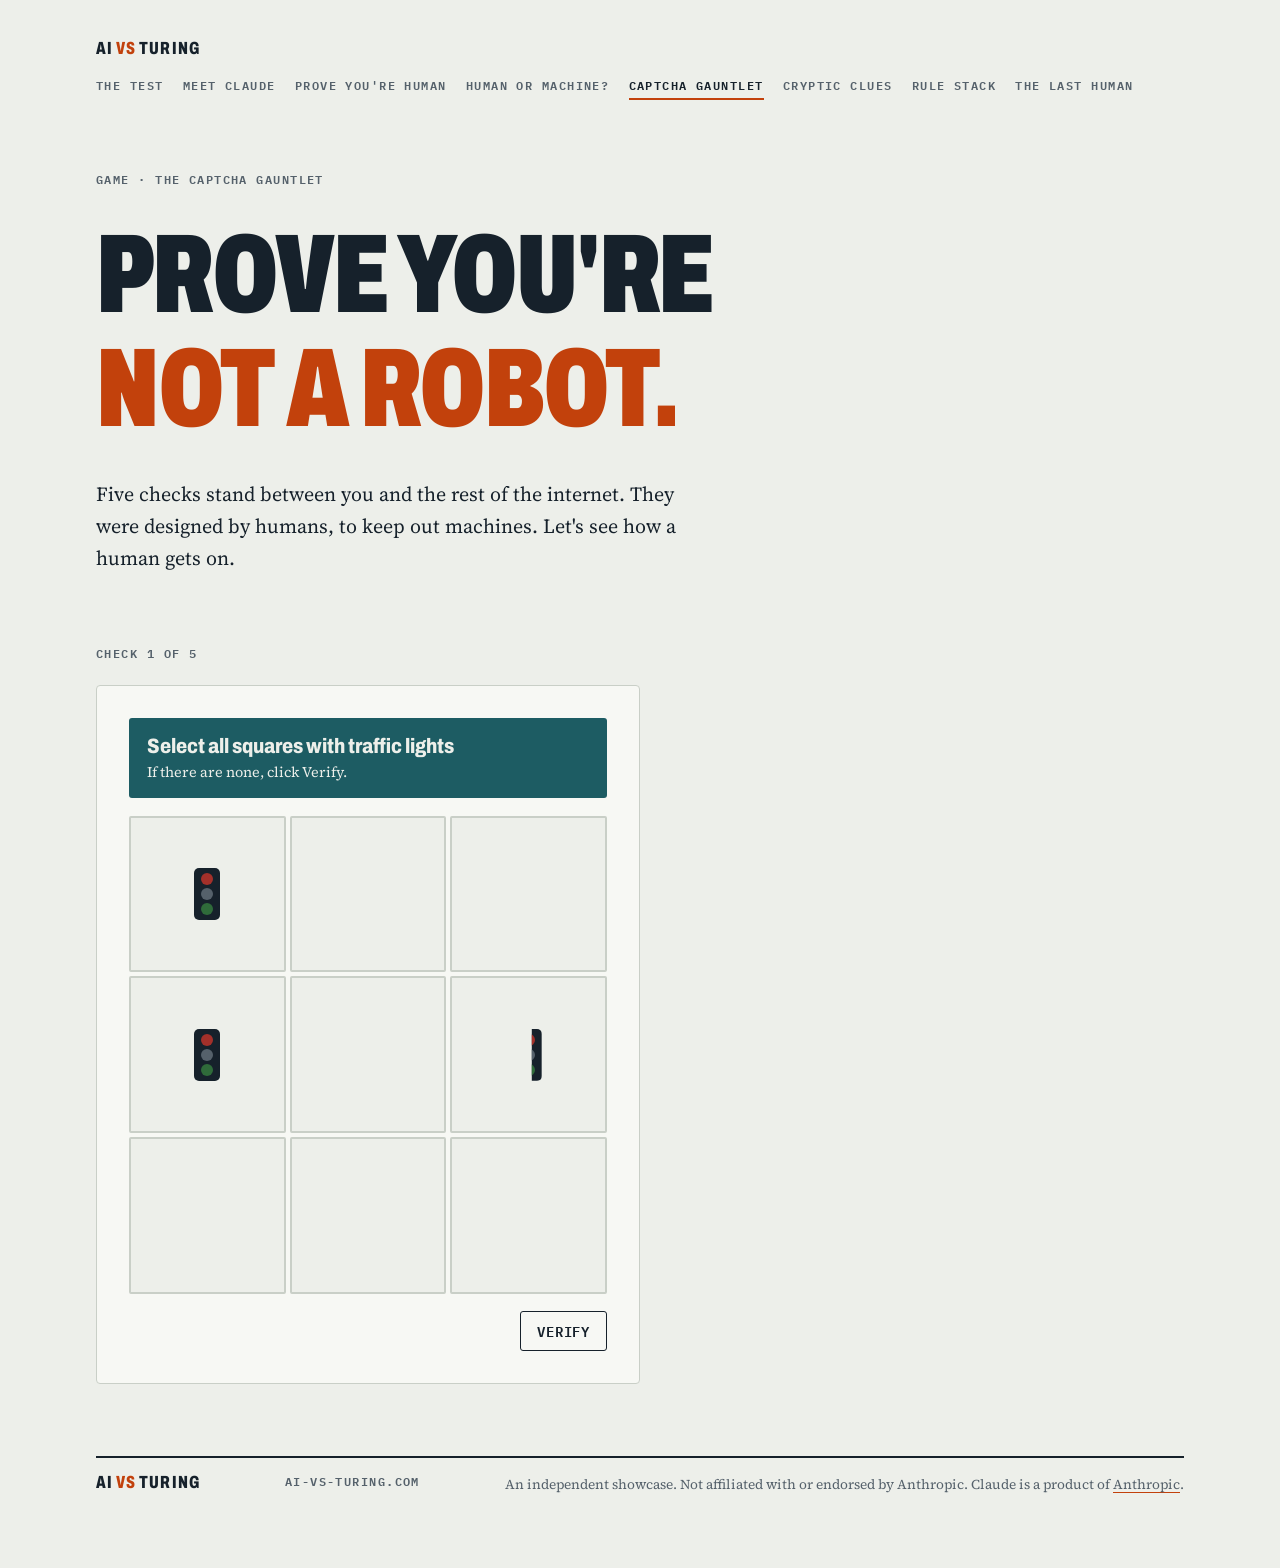
==== captcha.html @ 711d0cca "Add two games, final score on the imitation game, and fix hidden sections Co-Authored-By: Claude Opu" ====
<!doctype html>
<html lang="en">
<head>
<meta charset="utf-8">
<meta name="viewport" content="width=device-width, initial-scale=1, viewport-fit=cover">
<meta name="description" content="Five checks to prove you are not a robot. Nobody has ever passed.">
<title>CAPTCHA Gauntlet · AI vs Turing</title>
<link rel="preconnect" href="https://fonts.googleapis.com">
<link rel="stylesheet" href="https://fonts.googleapis.com/css2?family=Archivo:wdth,wght@62..125,400..900&family=IBM+Plex+Mono:wght@400;600&family=Source+Serif+4:opsz,wght@8..60,400;8..60,600&display=swap">
<link rel="stylesheet" href="style.css">
</head>
<body>
<style>
.cap-box{background:var(--card);border:1px solid var(--line);border-radius:4px;padding:clamp(1.1rem,3vw,2rem);display:grid;gap:1.1rem;max-width:34rem}
.cap-top{background:var(--machine);color:var(--paper);padding:1rem 1.1rem;border-radius:3px;display:grid;gap:.2rem}
.cap-top b{font:800 1.3rem/1.2 var(--display);font-stretch:85%}
.cap-top span{font:400 .9rem/1.4 var(--body)}
.tiles{display:grid;grid-template-columns:repeat(3,1fr);gap:4px}
.tile{aspect-ratio:1;max-width:100%;border:2px solid var(--line);background:var(--paper);border-radius:2px;display:grid;place-items:center;cursor:pointer;padding:.3rem;font:600 .8rem/1.2 var(--mono);color:var(--ink);text-transform:none;letter-spacing:0;text-align:center}
.tile.on{border-color:var(--signal);box-shadow:inset 0 0 0 3px var(--signal)}
.tile:hover{background:var(--card)}
.light{display:grid;gap:3px;background:var(--ink);padding:5px 7px;border-radius:5px}
.light i{width:12px;height:12px;border-radius:50%;display:block;background:var(--muted)}
.light i:first-child{background:var(--bad)} .light i:last-child{background:var(--good)}
.half{clip-path:inset(0 0 0 62%)}
.warp{font:700 2rem/1 var(--display);font-stretch:70%;letter-spacing:.18em;transform:skew(-14deg) rotate(-4deg);filter:blur(.6px);text-align:center;padding:1rem;background:repeating-linear-gradient(45deg,var(--card),var(--card) 6px,var(--line) 6px,var(--line) 7px);user-select:none}
.cap-box input[type=text]{font:400 1rem var(--mono);padding:.7rem;border:1.5px solid var(--ink);background:var(--paper);color:var(--ink);border-radius:3px;width:100%}
.chk{display:flex;gap:.8rem;align-items:center;font:600 1.05rem var(--body);border:1px solid var(--line);padding:1rem;border-radius:3px;background:var(--paper)}
.chk input{width:1.6rem;height:1.6rem;accent-color:var(--signal)}
.verdict-line{font:700 1.05rem/1.4 var(--body);color:var(--bad)}
.row{display:flex;gap:.8rem;flex-wrap:wrap;align-items:center;justify-content:space-between}
</style>
<div class="wrap">
  <header class="mast"><div class="brand">AI <span>vs</span> Turing</div><nav class="nav" aria-label="Pages"><a href="index.html">The test</a><a href="claude.html">Meet Claude</a><a href="quiz.html">Prove you&#39;re human</a><a href="game.html">Human or machine?</a><a href="captcha.html" aria-current="page">CAPTCHA gauntlet</a><a href="cryptic.html">Cryptic clues</a><a href="rules.html">Rule stack</a><a href="last.html">The last human</a></nav></header>
  <section class="hero" aria-labelledby="h1">
    <p class="label">Game · The CAPTCHA gauntlet</p>
    <h1 id="h1">Prove you're <em>not a robot.</em></h1>
    <p class="lede">Five checks stand between you and the rest of the internet. They were designed by humans, to keep out machines. Let's see how a human gets on.</p>
  </section>
  <section aria-labelledby="go">
    <h2 id="go" class="label">Check <span id="cn">1</span> of 5</h2>
    <div class="cap-box">
      <div class="cap-top"><b id="ct"></b><span id="cs"></span></div>
      <div id="stage"></div>
      <p class="verdict-line" id="cv" hidden></p>
      <div class="row"><span class="note" id="cnote"></span><button type="button" id="cgo">Verify</button></div>
    </div>
  </section>
  <footer><span class="brand">AI <span>vs</span> Turing</span><span class="label">ai-vs-turing.com</span><p class="disclaimer">An independent showcase. Not affiliated with or endorsed by Anthropic. Claude is a product of <a href="https://www.anthropic.com" target="_blank" rel="noopener">Anthropic</a>.</p></footer>
</div>
<script>
(function(){
  var $=function(id){return document.getElementById(id)},step=0,phase="ask";
  var L='<span class="light"><i></i><i></i><i></i></span>';
  var C=[
    {t:"Select all squares with traffic lights",s:"If there are none, click Verify.",
      html:function(){var c=[1,0,0,1,0,2,0,0,0],h='<div class="tiles">';c.forEach(function(v,k){h+='<button type="button" class="tile" data-k="'+k+'">'+(v===1?L:v===2?'<span class="half">'+L+'</span>':'')+'</button>'});return h+'</div>'},
      fail:"Incorrect. Square 6 contains 38% of a traffic light. Humans keep missing it."},
    {t:"Type the word you see",s:"Letters are case-sensitive.",
      html:function(){return '<div class="warp" aria-label="Distorted word">cIear</div><input type="text" id="cin" autocomplete="off" aria-label="Type the word">'},
      fail:"Incorrect. The second letter was a capital I, not a lower-case l. Obviously."},
    {t:"Select all squares with a bicycle",s:"Use your best judgement.",
      html:function(){var w=["bicycle","unicycle","tandem","a bicycle's shadow","bicycle (disassembled)","exercise bike","motorbike","penny-farthing","a picture of a bicycle"],h='<div class="tiles">';w.forEach(function(t,k){h+='<button type="button" class="tile" data-k="'+k+'">'+t+'</button>'});return h+'</div>'},
      fail:"Your answer has been sent to a panel of philosophers. They are still arguing. Please continue."},
    {t:"Confirm you are human",s:"Tick the box.",
      html:function(){return '<label class="chk"><input type="checkbox" id="cbox"> I am not a robot</label>'},
      fail:"Interesting. That is exactly what a robot would say."},
    {t:"Final check: click Verify within 0.4 seconds",s:"Machines manage this easily. The timer starts now.",
      html:function(){window.__t=Date.now();return '<p class="note">Go.</p>'},
      fail:function(){var ms=Date.now()-window.__t;return "You took "+(ms/1000).toFixed(2)+" seconds. Even allowing for reading this, that is suspiciously slow for a machine."}}
  ];
  function show(){
    var c=C[step];phase="ask";$("cn").textContent=step+1;$("ct").textContent=c.t;$("cs").textContent=c.s;
    $("stage").innerHTML=c.html();$("cv").hidden=true;$("cgo").textContent="Verify";$("cnote").textContent="";
    Array.prototype.forEach.call(document.querySelectorAll(".tile"),function(b){b.addEventListener("click",function(){b.classList.toggle("on")})});
  }
  function end(){
    phase="end";$("cn").textContent="5";$("ct").textContent="Result: probably human";
    $("cs").textContent="Confidence: 51%";
    $("stage").innerHTML='<p>You failed all five checks. Congratulations: CAPTCHAs work by spotting behaviour that is slow, hesitant and a little confused, so failing them is the most human thing you could have done.</p>';
    $("cv").hidden=true;$("cnote").textContent="Access to the internet: granted, reluctantly.";$("cgo").textContent="Try again";
  }
  $("cgo").addEventListener("click",function(){
    if(phase==="end"){step=0;show();return}
    if(phase==="ask"){var f=C[step].fail;$("cv").textContent=typeof f==="function"?f():f;$("cv").hidden=false;phase="told";$("cgo").textContent=step<4?"Next check":"See result";return}
    if(step<4){step++;show()}else end();
  });
  show();
})();
</script>
</body>
</html>
---- style.css ----
[hidden]{display:none!important}
/* Layout: a teleprinter record — punched-tape rule, a big verdict, the game, a dated log, a capability index, sources */
:root{
  --paper:#EDEFEA; --card:#F7F8F4; --ink:#16212B; --muted:#55616B; --line:#C9CFC7;
  --signal:#C2410C; --machine:#1D5C63; --good:#2F6B3A; --bad:#A3302A;
  --display:"Archivo","Arial Narrow",system-ui,sans-serif;
  --body:"Source Serif 4",Georgia,"Times New Roman",serif;
  --mono:"IBM Plex Mono",ui-monospace,Menlo,Consolas,monospace;
}
@media (prefers-color-scheme:dark){:root:not([data-theme="light"]){
  --paper:#111A20; --card:#18232B; --ink:#E6EAE4; --muted:#9AA7AE; --line:#2C3A43;
  --signal:#F08A4B; --machine:#6FBFC5; --good:#7CC48A; --bad:#EE8379; color-scheme:dark}}
:root[data-theme="dark"]{
  --paper:#111A20; --card:#18232B; --ink:#E6EAE4; --muted:#9AA7AE; --line:#2C3A43;
  --signal:#F08A4B; --machine:#6FBFC5; --good:#7CC48A; --bad:#EE8379; color-scheme:dark}
*{box-sizing:border-box}
body{background:var(--paper);color:var(--ink);font:400 1.0625rem/1.6 var(--body);
  padding-left:max(16px,env(safe-area-inset-left,0px));padding-right:max(16px,env(safe-area-inset-right,0px))}
.wrap{max-width:68rem;margin:0 auto;padding-block:2rem 4rem;display:grid;gap:4.5rem}
h1,h2,h3{font-family:var(--display);text-wrap:balance;margin:0;line-height:1.02}
h2{font-size:clamp(1.9rem,4vw,2.8rem);font-weight:800;font-stretch:80%;letter-spacing:-.01em}
h3{font-size:1.25rem;font-weight:700;font-stretch:90%}
p{margin:0;max-width:65ch}
a{color:inherit;text-decoration-color:var(--signal);text-underline-offset:3px}
a:focus-visible,button:focus-visible{outline:3px solid var(--signal);outline-offset:3px}
.label{font:600 .75rem/1.2 var(--mono);letter-spacing:.12em;text-transform:uppercase;color:var(--muted)}
.mono{font-family:var(--mono)}
section{display:grid;gap:1.5rem}

/* masthead + punched tape */
.mast{display:flex;justify-content:space-between;align-items:center;gap:1rem;flex-wrap:wrap}
.brand{font:800 1.1rem/1 var(--display);font-stretch:70%;letter-spacing:.06em;text-transform:uppercase}
.brand span{color:var(--signal)}
.tape{display:block;width:100%;height:46px;color:var(--ink)}

/* hero */
.hero{display:grid;gap:2rem}
.hero h1{font-size:clamp(2.8rem,9vw,7rem);font-weight:900;font-stretch:68%;letter-spacing:-.02em;text-transform:uppercase}
.hero h1 em{font-style:normal;color:var(--signal)}
.verdict{display:grid;grid-template-columns:repeat(auto-fit,minmax(15rem,1fr));gap:0;border-block:2px solid var(--ink)}
.verdict>div{padding:1.4rem 1.2rem 1.4rem 0;display:grid;gap:.4rem;align-content:start;min-width:0}
.verdict>div+div{border-left:1px solid var(--line);padding-left:1.2rem}
.big{font:900 clamp(3.4rem,8vw,5.5rem)/.9 var(--display);font-stretch:75%;font-variant-numeric:tabular-nums}
.big.hit{color:var(--signal)}
.verdict p{font-size:.98rem;color:var(--muted)}
.lede{font-size:1.25rem;max-width:58ch}

/* game */
.game{background:var(--card);border:1px solid var(--line);border-radius:4px;padding:clamp(1.1rem,3vw,2rem);display:grid;gap:1.25rem}
.gamehead{display:flex;justify-content:space-between;gap:1rem;flex-wrap:wrap;align-items:baseline}
.q{font:600 1.05rem/1.5 var(--mono)}
.q b{color:var(--signal);font-weight:600}
.witnesses{display:grid;grid-template-columns:repeat(auto-fit,minmax(16rem,1fr));gap:1rem}
.w{border:1px solid var(--line);border-radius:4px;padding:1rem;display:grid;gap:.9rem;align-content:space-between;min-width:0;background:var(--paper)}
.w .say{font:400 1rem/1.55 var(--mono)}
.w .say::before{content:"> ";color:var(--muted)}
.w.is-machine{border-color:var(--machine);box-shadow:inset 4px 0 0 var(--machine)}
button{font:600 .85rem/1 var(--mono);letter-spacing:.06em;text-transform:uppercase;cursor:pointer;
  border:1.5px solid var(--ink);background:transparent;color:var(--ink);padding:.75rem 1rem;border-radius:3px}
button:hover:not(:disabled){background:var(--ink);color:var(--paper)}
button:disabled{opacity:.45;cursor:default}
.result{border-top:1px dashed var(--line);padding-top:1rem;display:grid;gap:.5rem}
.result .tag{font:700 .8rem/1 var(--mono);letter-spacing:.1em;text-transform:uppercase}
.tag.ok{color:var(--good)} .tag.no{color:var(--bad)}
.foot{display:flex;justify-content:space-between;align-items:center;gap:1rem;flex-wrap:wrap}
.note{font-size:.85rem;color:var(--muted)}

/* timeline */
.log{list-style:none;margin:0;padding:0;border-top:2px solid var(--ink)}
.log li{display:grid;grid-template-columns:5.5rem 1fr;gap:1.2rem;padding:1.1rem 0;border-bottom:1px solid var(--line)}
.log .yr{font:700 1.5rem/1 var(--display);font-stretch:75%;font-variant-numeric:tabular-nums}
.log li.key .yr{color:var(--signal)}
.log div{display:grid;gap:.3rem;min-width:0}
.log p{font-size:.98rem;color:var(--muted)}

/* capability index */
.grid{display:grid;grid-template-columns:repeat(auto-fit,minmax(18rem,1fr));gap:1px;background:var(--line);border:1px solid var(--line)}
.cap{background:var(--paper);padding:1.4rem;display:grid;gap:.7rem;align-content:start;min-width:0}
.cap .proof{font:600 .82rem/1.45 var(--mono);color:var(--machine)}
.cap p{font-size:.98rem}

.sources ol{margin:0;padding-left:1.2rem;display:grid;gap:.5rem;font-size:.95rem;color:var(--muted)}
footer{border-top:2px solid var(--ink);padding-top:1rem;display:flex;justify-content:space-between;gap:1rem;flex-wrap:wrap}
@media (max-width:30rem){.verdict>div+div{border-left:0;padding-left:0;border-top:1px solid var(--line)}.log li{grid-template-columns:1fr;gap:.4rem}}
@media (prefers-reduced-motion:no-preference){.tape .hole{animation:feed 1.6s steps(1) both}}
@keyframes feed{from{opacity:0}to{opacity:1}}
.nav{display:flex;gap:1.2rem;flex-wrap:wrap}
.nav a{font:600 .75rem/1.2 var(--mono);letter-spacing:.12em;text-transform:uppercase;color:var(--muted);text-decoration:none;padding-block:.3rem;border-bottom:2px solid transparent}
.nav a:hover{color:var(--ink)}
.nav a[aria-current]{color:var(--ink);border-bottom-color:var(--signal)}
.disclaimer{font-size:.85rem;color:var(--muted);max-width:none}
.case{list-style:none;margin:0;padding:0;display:grid;gap:0;border-top:2px solid var(--ink)}
.case li{display:grid;grid-template-columns:7rem 1fr;gap:1.2rem;padding:1.1rem 0;border-bottom:1px solid var(--line)}
.case .t{font:600 .8rem/1.4 var(--mono);color:var(--machine);text-transform:uppercase;letter-spacing:.08em}
.case div{display:grid;gap:.3rem;min-width:0}
.case p{font-size:.98rem;color:var(--muted)}
.models{display:flex;flex-wrap:wrap;gap:.6rem}
.chip{font:600 .85rem/1 var(--mono);border:1.5px solid var(--ink);border-radius:999px;padding:.55rem .9rem}
.chip small{color:var(--muted);font-weight:400}
@media (max-width:30rem){.case li{grid-template-columns:1fr;gap:.4rem}}

.final{font:700 1.15rem/1.3 var(--display);font-stretch:85%;color:var(--signal);padding-top:.4rem}
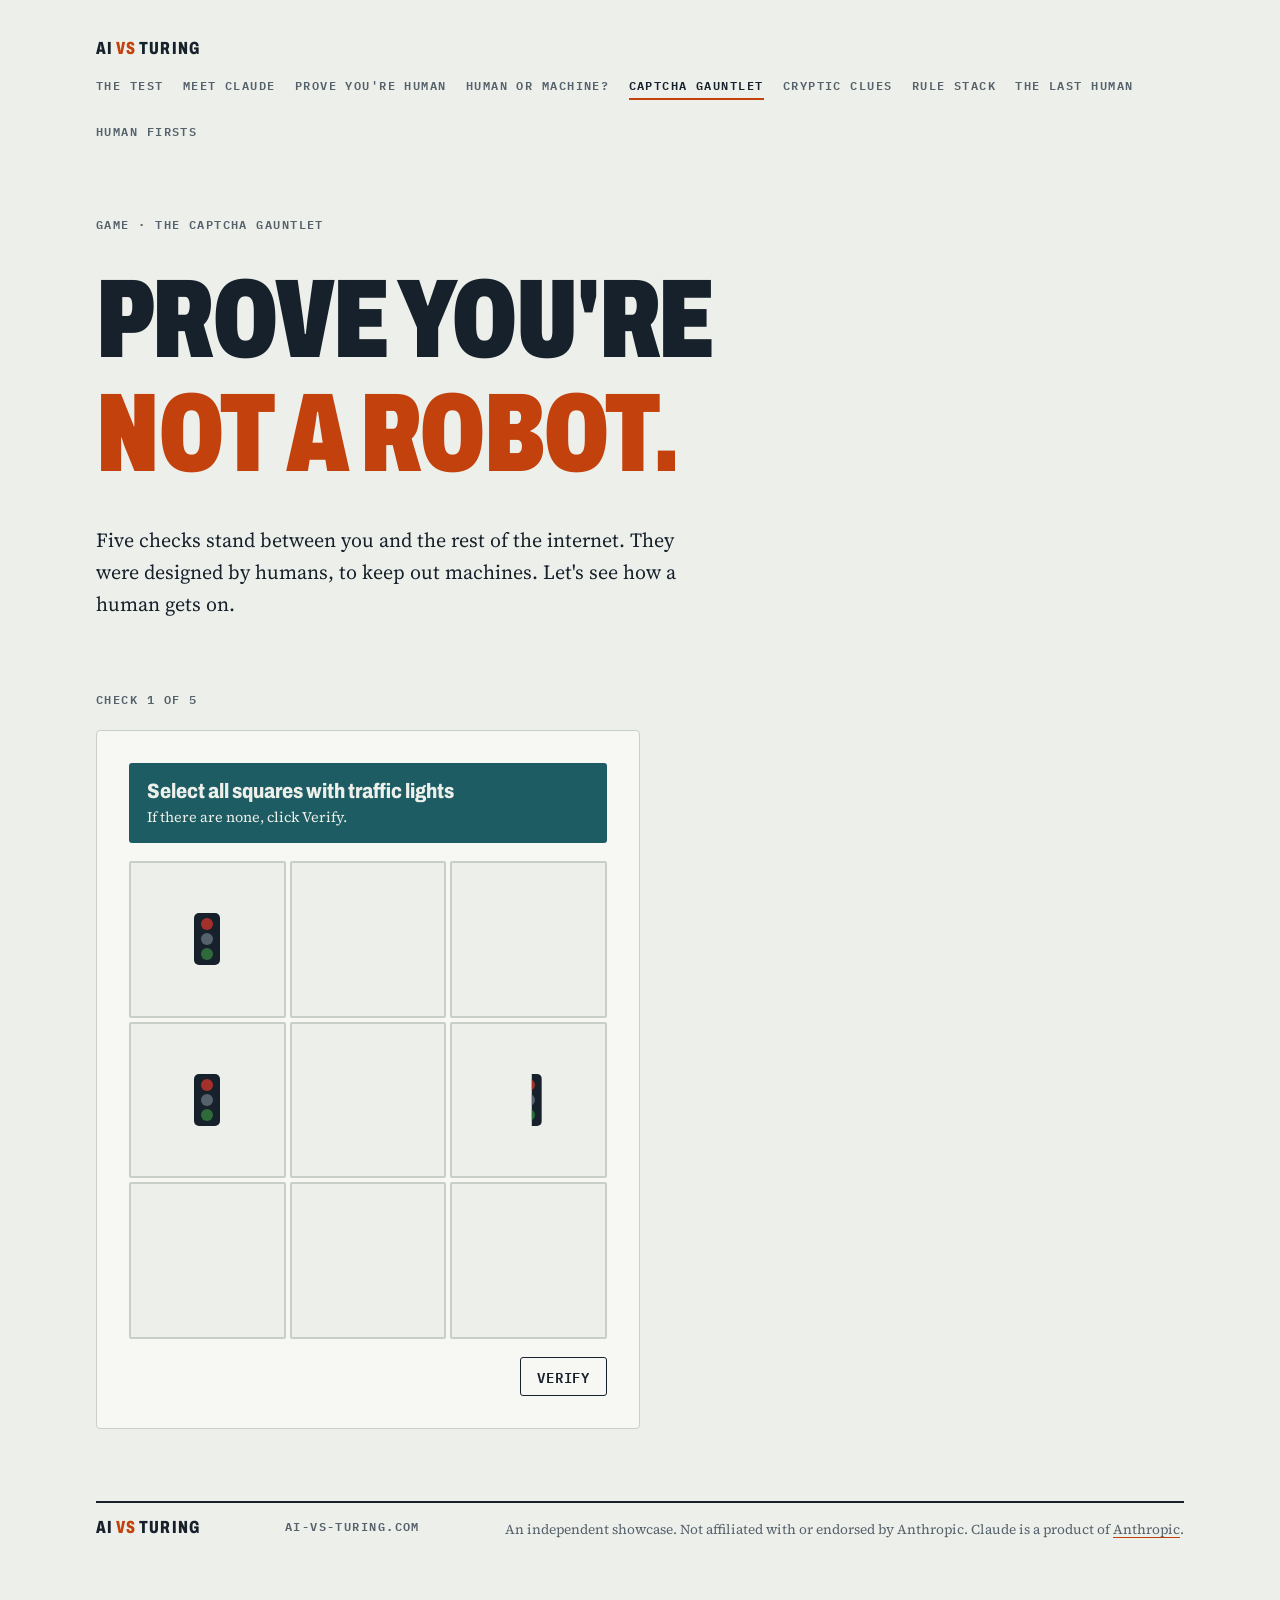
==== commit 8f9666c8: "Add Human firsts page: Newton, calculus and relativity demos Co-Authored-By: Claude Opus 5.5 <norepl" ====
--- a/captcha.html
+++ b/captcha.html
@@ -31,7 +31,7 @@
 .row{display:flex;gap:.8rem;flex-wrap:wrap;align-items:center;justify-content:space-between}
 </style>
 <div class="wrap">
-  <header class="mast"><div class="brand">AI <span>vs</span> Turing</div><nav class="nav" aria-label="Pages"><a href="index.html">The test</a><a href="claude.html">Meet Claude</a><a href="quiz.html">Prove you&#39;re human</a><a href="game.html">Human or machine?</a><a href="captcha.html" aria-current="page">CAPTCHA gauntlet</a><a href="cryptic.html">Cryptic clues</a><a href="rules.html">Rule stack</a><a href="last.html">The last human</a></nav></header>
+  <header class="mast"><div class="brand">AI <span>vs</span> Turing</div><nav class="nav" aria-label="Pages"><a href="index.html">The test</a><a href="claude.html">Meet Claude</a><a href="quiz.html">Prove you&#39;re human</a><a href="game.html">Human or machine?</a><a href="captcha.html" aria-current="page">CAPTCHA gauntlet</a><a href="cryptic.html">Cryptic clues</a><a href="rules.html">Rule stack</a><a href="last.html">The last human</a><a href="firsts.html">Human firsts</a></nav></header>
   <section class="hero" aria-labelledby="h1">
     <p class="label">Game · The CAPTCHA gauntlet</p>
     <h1 id="h1">Prove you're <em>not a robot.</em></h1>
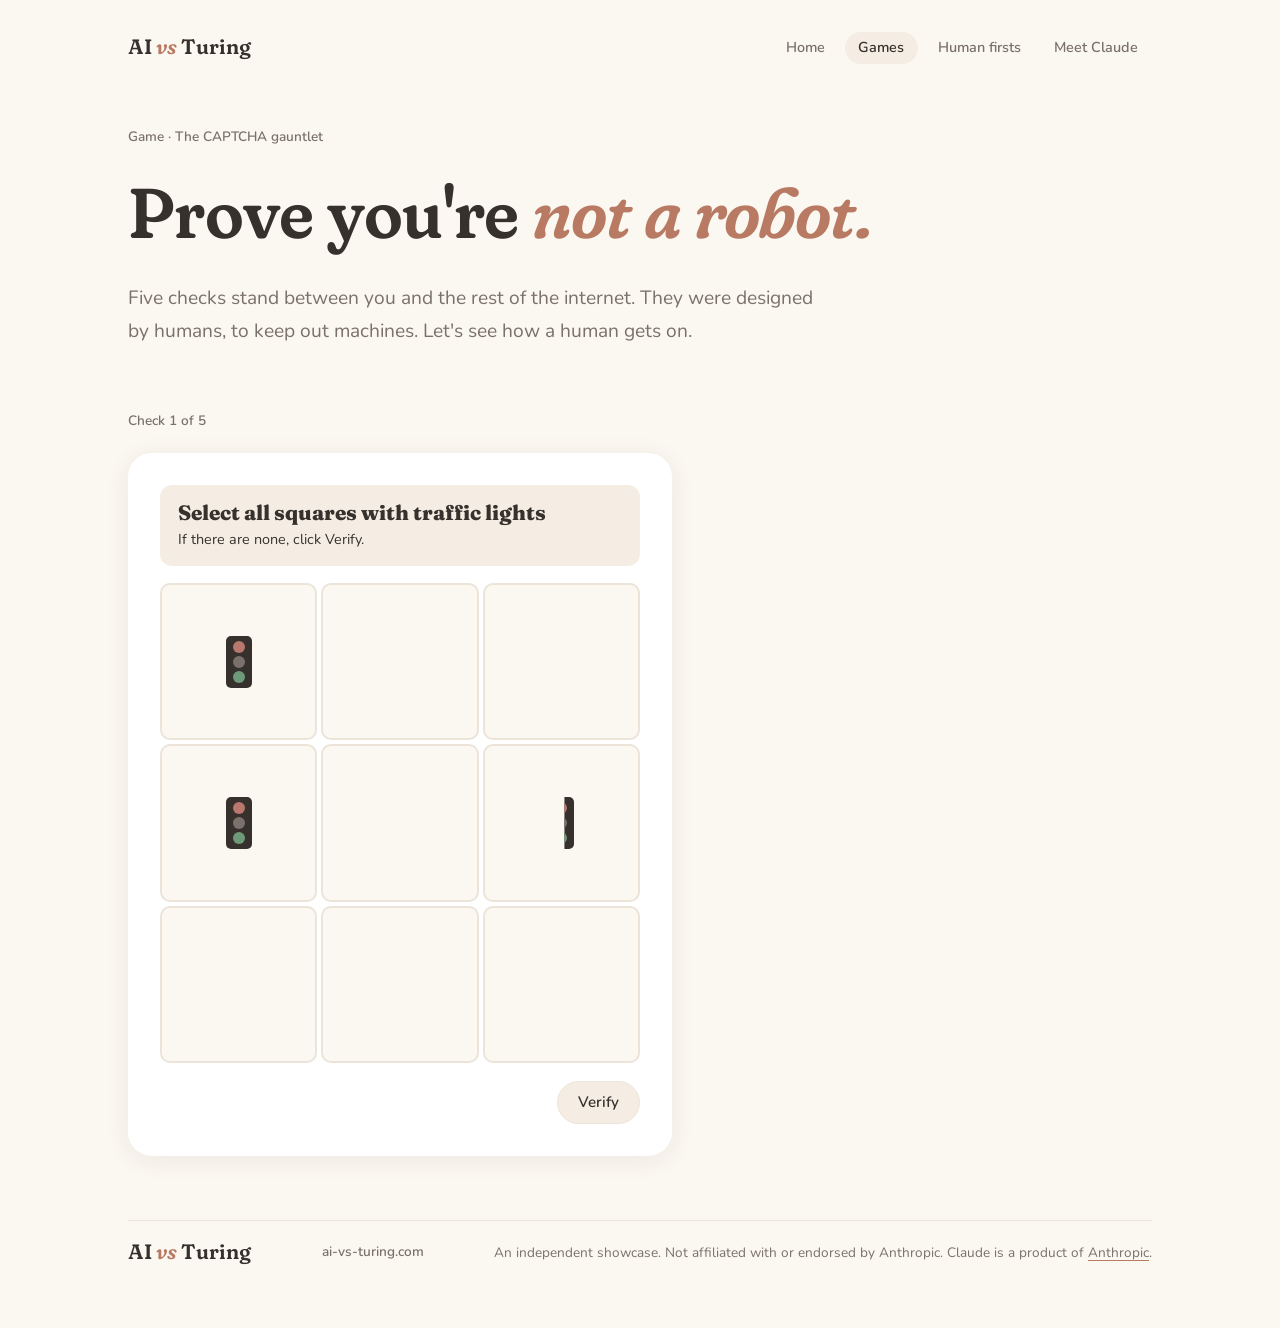
==== commit 5a502957: "Softer, calmer look; finish every game; add a Games page - Warm cream palette with one gentle accent" ====
--- a/captcha.html
+++ b/captcha.html
@@ -11,7 +11,7 @@
 </head>
 <body>
 <style>
-.cap-box{background:var(--card);border:1px solid var(--line);border-radius:4px;padding:clamp(1.1rem,3vw,2rem);display:grid;gap:1.1rem;max-width:34rem}
+.cap-box{background:var(--card);border:0;border-radius:24px;box-shadow:0 4px 24px rgba(80,60,40,.08);padding:clamp(1.1rem,3vw,2rem);display:grid;gap:1.1rem;max-width:34rem}
 .cap-top{background:var(--machine);color:var(--paper);padding:1rem 1.1rem;border-radius:3px;display:grid;gap:.2rem}
 .cap-top b{font:800 1.3rem/1.2 var(--display);font-stretch:85%}
 .cap-top span{font:400 .9rem/1.4 var(--body)}
@@ -31,7 +31,7 @@
 .row{display:flex;gap:.8rem;flex-wrap:wrap;align-items:center;justify-content:space-between}
 </style>
 <div class="wrap">
-  <header class="mast"><div class="brand">AI <span>vs</span> Turing</div><nav class="nav" aria-label="Pages"><a href="index.html">The test</a><a href="claude.html">Meet Claude</a><a href="quiz.html">Prove you&#39;re human</a><a href="game.html">Human or machine?</a><a href="captcha.html" aria-current="page">CAPTCHA gauntlet</a><a href="cryptic.html">Cryptic clues</a><a href="rules.html">Rule stack</a><a href="last.html">The last human</a><a href="firsts.html">Human firsts</a></nav></header>
+  <header class="mast"><div class="brand">AI <span>vs</span> Turing</div><nav class="nav" aria-label="Pages"><a href="index.html">Home</a><a href="games.html" aria-current="page">Games</a><a href="firsts.html">Human firsts</a><a href="claude.html">Meet Claude</a></nav></header>
   <section class="hero" aria-labelledby="h1">
     <p class="label">Game · The CAPTCHA gauntlet</p>
     <h1 id="h1">Prove you're <em>not a robot.</em></h1>
--- a/style.css
+++ b/style.css
@@ -1,102 +1,127 @@
+@import url("https://fonts.googleapis.com/css2?family=Fraunces:opsz,wght,SOFT@9..144,400..700,100&family=Nunito:wght@400;600;700&display=swap");
 [hidden]{display:none!important}
-/* Layout: a teleprinter record — punched-tape rule, a big verdict, the game, a dated log, a capability index, sources */
+/* Layout: a soft, friendly page — rounded cards, warm paper, gentle accents */
 :root{
-  --paper:#EDEFEA; --card:#F7F8F4; --ink:#16212B; --muted:#55616B; --line:#C9CFC7;
-  --signal:#C2410C; --machine:#1D5C63; --good:#2F6B3A; --bad:#A3302A;
-  --display:"Archivo","Arial Narrow",system-ui,sans-serif;
-  --body:"Source Serif 4",Georgia,"Times New Roman",serif;
-  --mono:"IBM Plex Mono",ui-monospace,Menlo,Consolas,monospace;
+  --paper:#FBF7F1; --card:#FFFFFF; --ink:#36312C; --muted:#7A726A; --line:#ECE4D9;
+  --signal:#B87A62; --machine:#8C7B70; --good:#6E9A7A; --bad:#B9776E;
+  --soft:#F5EDE3; --radius:18px;
+  --display:"Fraunces",Georgia,serif;
+  --body:"Nunito",system-ui,sans-serif;
+  --mono:"Nunito",system-ui,sans-serif;
 }
 @media (prefers-color-scheme:dark){:root:not([data-theme="light"]){
-  --paper:#111A20; --card:#18232B; --ink:#E6EAE4; --muted:#9AA7AE; --line:#2C3A43;
-  --signal:#F08A4B; --machine:#6FBFC5; --good:#7CC48A; --bad:#EE8379; color-scheme:dark}}
+  --paper:#1E1B19; --card:#272320; --ink:#EEE7DE; --muted:#A99F95; --line:#3A342F;
+  --signal:#D9A58F; --machine:#B8A89C; --good:#9CC3A6; --bad:#DDA39B; --soft:#2C2724; color-scheme:dark}}
 :root[data-theme="dark"]{
-  --paper:#111A20; --card:#18232B; --ink:#E6EAE4; --muted:#9AA7AE; --line:#2C3A43;
-  --signal:#F08A4B; --machine:#6FBFC5; --good:#7CC48A; --bad:#EE8379; color-scheme:dark}
+  --paper:#1E1B19; --card:#272320; --ink:#EEE7DE; --muted:#A99F95; --line:#3A342F;
+  --signal:#D9A58F; --machine:#B8A89C; --good:#9CC3A6; --bad:#DDA39B; --soft:#2C2724; color-scheme:dark}
 *{box-sizing:border-box}
-body{background:var(--paper);color:var(--ink);font:400 1.0625rem/1.6 var(--body);
+body{background:var(--paper);color:var(--ink);font:400 1.0625rem/1.7 var(--body);margin:0;
   padding-left:max(16px,env(safe-area-inset-left,0px));padding-right:max(16px,env(safe-area-inset-right,0px))}
-.wrap{max-width:68rem;margin:0 auto;padding-block:2rem 4rem;display:grid;gap:4.5rem}
-h1,h2,h3{font-family:var(--display);text-wrap:balance;margin:0;line-height:1.02}
-h2{font-size:clamp(1.9rem,4vw,2.8rem);font-weight:800;font-stretch:80%;letter-spacing:-.01em}
-h3{font-size:1.25rem;font-weight:700;font-stretch:90%}
+.wrap{max-width:64rem;margin:0 auto;padding-block:2rem 4rem;display:grid;gap:4rem}
+h1,h2,h3{font-family:var(--display);font-variation-settings:"SOFT" 100;text-wrap:balance;margin:0;line-height:1.15}
+h2{font-size:clamp(1.7rem,3.5vw,2.4rem);font-weight:600}
+h3{font-size:1.2rem;font-weight:600}
 p{margin:0;max-width:65ch}
 a{color:inherit;text-decoration-color:var(--signal);text-underline-offset:3px}
-a:focus-visible,button:focus-visible{outline:3px solid var(--signal);outline-offset:3px}
-.label{font:600 .75rem/1.2 var(--mono);letter-spacing:.12em;text-transform:uppercase;color:var(--muted)}
+a:focus-visible,button:focus-visible{outline:3px solid var(--signal);outline-offset:3px;border-radius:8px}
+.label{font:600 .85rem/1.3 var(--body);color:var(--muted)}
 .mono{font-family:var(--mono)}
 section{display:grid;gap:1.5rem}
 
-/* masthead + punched tape */
+/* masthead + tape (now a quiet decoration) */
 .mast{display:flex;justify-content:space-between;align-items:center;gap:1rem;flex-wrap:wrap}
-.brand{font:800 1.1rem/1 var(--display);font-stretch:70%;letter-spacing:.06em;text-transform:uppercase}
-.brand span{color:var(--signal)}
-.tape{display:block;width:100%;height:46px;color:var(--ink)}
+.brand{font:600 1.3rem/1 var(--display);font-variation-settings:"SOFT" 100}
+.brand span{color:var(--signal);font-style:italic}
+.tape{display:none}
 
 /* hero */
-.hero{display:grid;gap:2rem}
-.hero h1{font-size:clamp(2.8rem,9vw,7rem);font-weight:900;font-stretch:68%;letter-spacing:-.02em;text-transform:uppercase}
-.hero h1 em{font-style:normal;color:var(--signal)}
-.verdict{display:grid;grid-template-columns:repeat(auto-fit,minmax(15rem,1fr));gap:0;border-block:2px solid var(--ink)}
-.verdict>div{padding:1.4rem 1.2rem 1.4rem 0;display:grid;gap:.4rem;align-content:start;min-width:0}
-.verdict>div+div{border-left:1px solid var(--line);padding-left:1.2rem}
-.big{font:900 clamp(3.4rem,8vw,5.5rem)/.9 var(--display);font-stretch:75%;font-variant-numeric:tabular-nums}
+.hero{display:grid;gap:1.75rem}
+.hero h1{font-size:clamp(2.3rem,6vw,4.4rem);font-weight:600;letter-spacing:-.01em}
+.hero h1 em{font-style:italic;color:var(--signal)}
+.verdict{display:grid;grid-template-columns:repeat(auto-fit,minmax(15rem,1fr));gap:1rem}
+.verdict>div{background:var(--card);border-radius:var(--radius);padding:1.4rem;display:grid;gap:.4rem;align-content:start;min-width:0;box-shadow:0 2px 14px rgba(80,60,40,.07)}
+.big{font:600 clamp(2.8rem,6vw,4rem)/1 var(--display);font-variant-numeric:tabular-nums}
 .big.hit{color:var(--signal)}
 .verdict p{font-size:.98rem;color:var(--muted)}
-.lede{font-size:1.25rem;max-width:58ch}
+.lede{font-size:1.2rem;max-width:58ch;color:var(--muted)}
 
 /* game */
-.game{background:var(--card);border:1px solid var(--line);border-radius:4px;padding:clamp(1.1rem,3vw,2rem);display:grid;gap:1.25rem}
+.game{background:var(--card);border-radius:24px;padding:clamp(1.2rem,3vw,2rem);display:grid;gap:1.25rem;box-shadow:0 4px 24px rgba(80,60,40,.08)}
 .gamehead{display:flex;justify-content:space-between;gap:1rem;flex-wrap:wrap;align-items:baseline}
-.q{font:600 1.05rem/1.5 var(--mono)}
-.q b{color:var(--signal);font-weight:600}
+.q{font:600 1.1rem/1.5 var(--body)}
+.q b{color:var(--signal);font-weight:700}
 .witnesses{display:grid;grid-template-columns:repeat(auto-fit,minmax(16rem,1fr));gap:1rem}
-.w{border:1px solid var(--line);border-radius:4px;padding:1rem;display:grid;gap:.9rem;align-content:space-between;min-width:0;background:var(--paper)}
-.w .say{font:400 1rem/1.55 var(--mono)}
-.w .say::before{content:"> ";color:var(--muted)}
-.w.is-machine{border-color:var(--machine);box-shadow:inset 4px 0 0 var(--machine)}
-button{font:600 .85rem/1 var(--mono);letter-spacing:.06em;text-transform:uppercase;cursor:pointer;
-  border:1.5px solid var(--ink);background:transparent;color:var(--ink);padding:.75rem 1rem;border-radius:3px}
-button:hover:not(:disabled){background:var(--ink);color:var(--paper)}
+.w{border-radius:var(--radius);padding:1.1rem;display:grid;gap:.9rem;align-content:space-between;min-width:0;background:var(--soft);border:2px solid transparent;transition:border-color .2s}
+.w .say{font:400 1.05rem/1.6 var(--body)}
+.w .say::before{content:"“";color:var(--muted)}
+.w .say::after{content:"”";color:var(--muted)}
+.w.is-machine{border-color:var(--machine)}
+button{font:600 .95rem/1 var(--body);cursor:pointer;border:1px solid var(--line);background:var(--soft);color:var(--ink);padding:.8rem 1.25rem;border-radius:999px;transition:background .2s,border-color .2s}
+button:hover:not(:disabled){border-color:var(--signal);background:var(--card)}
 button:disabled{opacity:.45;cursor:default}
-.result{border-top:1px dashed var(--line);padding-top:1rem;display:grid;gap:.5rem}
-.result .tag{font:700 .8rem/1 var(--mono);letter-spacing:.1em;text-transform:uppercase}
+.result{border-top:1px solid var(--line);padding-top:1rem;display:grid;gap:.5rem}
+.result .tag{font:700 .95rem/1.2 var(--body)}
 .tag.ok{color:var(--good)} .tag.no{color:var(--bad)}
 .foot{display:flex;justify-content:space-between;align-items:center;gap:1rem;flex-wrap:wrap}
 .note{font-size:.85rem;color:var(--muted)}
 
 /* timeline */
-.log{list-style:none;margin:0;padding:0;border-top:2px solid var(--ink)}
-.log li{display:grid;grid-template-columns:5.5rem 1fr;gap:1.2rem;padding:1.1rem 0;border-bottom:1px solid var(--line)}
-.log .yr{font:700 1.5rem/1 var(--display);font-stretch:75%;font-variant-numeric:tabular-nums}
+.log{list-style:none;margin:0;padding:0;display:grid;gap:.75rem}
+.log li{display:grid;grid-template-columns:5rem 1fr;gap:1.2rem;padding:1.1rem 1.2rem;background:var(--card);border-radius:var(--radius)}
+.log .yr{font:600 1.4rem/1.2 var(--display);font-variant-numeric:tabular-nums;color:var(--muted)}
 .log li.key .yr{color:var(--signal)}
 .log div{display:grid;gap:.3rem;min-width:0}
 .log p{font-size:.98rem;color:var(--muted)}
 
-/* capability index */
-.grid{display:grid;grid-template-columns:repeat(auto-fit,minmax(18rem,1fr));gap:1px;background:var(--line);border:1px solid var(--line)}
-.cap{background:var(--paper);padding:1.4rem;display:grid;gap:.7rem;align-content:start;min-width:0}
-.cap .proof{font:600 .82rem/1.45 var(--mono);color:var(--machine)}
-.cap p{font-size:.98rem}
+/* capability cards */
+.grid{display:grid;grid-template-columns:repeat(auto-fit,minmax(16rem,1fr));gap:1rem}
+.cap{background:var(--card);border-radius:var(--radius);padding:1.4rem;display:grid;gap:.6rem;align-content:start;min-width:0;box-shadow:0 2px 14px rgba(80,60,40,.06)}
+.cap .proof{font:700 .9rem/1.4 var(--body);color:var(--machine)}
+.cap p{font-size:.98rem;color:var(--muted)}
 
 .sources ol{margin:0;padding-left:1.2rem;display:grid;gap:.5rem;font-size:.95rem;color:var(--muted)}
-footer{border-top:2px solid var(--ink);padding-top:1rem;display:flex;justify-content:space-between;gap:1rem;flex-wrap:wrap}
-@media (max-width:30rem){.verdict>div+div{border-left:0;padding-left:0;border-top:1px solid var(--line)}.log li{grid-template-columns:1fr;gap:.4rem}}
+footer{border-top:1px solid var(--line);padding-top:1.25rem;display:flex;justify-content:space-between;gap:1rem;flex-wrap:wrap;align-items:center}
+@media (max-width:30rem){.log li{grid-template-columns:1fr;gap:.3rem}}
 @media (prefers-reduced-motion:no-preference){.tape .hole{animation:feed 1.6s steps(1) both}}
 @keyframes feed{from{opacity:0}to{opacity:1}}
-.nav{display:flex;gap:1.2rem;flex-wrap:wrap}
-.nav a{font:600 .75rem/1.2 var(--mono);letter-spacing:.12em;text-transform:uppercase;color:var(--muted);text-decoration:none;padding-block:.3rem;border-bottom:2px solid transparent}
-.nav a:hover{color:var(--ink)}
-.nav a[aria-current]{color:var(--ink);border-bottom-color:var(--signal)}
+.nav{display:flex;gap:.4rem;flex-wrap:wrap}
+.nav a{font:600 .9rem/1.2 var(--body);color:var(--muted);text-decoration:none;padding:.45rem .85rem;border-radius:999px}
+.nav a:hover{color:var(--ink);background:var(--soft)}
+.nav a[aria-current]{color:var(--ink);background:var(--soft)}
 .disclaimer{font-size:.85rem;color:var(--muted);max-width:none}
-.case{list-style:none;margin:0;padding:0;display:grid;gap:0;border-top:2px solid var(--ink)}
-.case li{display:grid;grid-template-columns:7rem 1fr;gap:1.2rem;padding:1.1rem 0;border-bottom:1px solid var(--line)}
-.case .t{font:600 .8rem/1.4 var(--mono);color:var(--machine);text-transform:uppercase;letter-spacing:.08em}
+.case{list-style:none;margin:0;padding:0;display:grid;gap:.75rem}
+.case li{display:grid;grid-template-columns:7rem 1fr;gap:1.2rem;padding:1.1rem 1.2rem;background:var(--card);border-radius:var(--radius)}
+.case .t{font:700 .85rem/1.4 var(--body);color:var(--machine)}
 .case div{display:grid;gap:.3rem;min-width:0}
 .case p{font-size:.98rem;color:var(--muted)}
 .models{display:flex;flex-wrap:wrap;gap:.6rem}
-.chip{font:600 .85rem/1 var(--mono);border:1.5px solid var(--ink);border-radius:999px;padding:.55rem .9rem}
+.chip{font:600 .9rem/1 var(--body);background:var(--soft);border-radius:999px;padding:.6rem 1rem}
 .chip small{color:var(--muted);font-weight:400}
 @media (max-width:30rem){.case li{grid-template-columns:1fr;gap:.4rem}}
 
-.final{font:700 1.15rem/1.3 var(--display);font-stretch:85%;color:var(--signal);padding-top:.4rem}
+.final{font:600 1.2rem/1.35 var(--display);color:var(--signal);padding-top:.4rem}
+@media (max-width:40rem){.mast{flex-direction:column;align-items:flex-start;gap:.6rem}.nav{flex-wrap:nowrap;overflow-x:auto;max-width:100%;padding-bottom:.3rem;-webkit-overflow-scrolling:touch}.nav a{white-space:nowrap}}
+.wrap>*{min-width:0}.nav{min-width:0}
+
+/* game pages: answer buttons, inputs and tiles in the soft style */
+.opts button{color:var(--ink);border:2px solid var(--line);border-radius:14px}
+.opts button:hover:not(:disabled){background:var(--soft);color:var(--ink)}
+.opts button.right{border-color:var(--good);color:var(--good)}
+.opts button.wrong{border-color:var(--bad);color:var(--bad)}
+.tile{border-radius:10px!important}
+input[type=text],textarea{border-radius:12px!important;border:2px solid var(--line)!important;font-family:var(--body)!important}
+input[type=text]:focus,textarea:focus{outline:none;border-color:var(--signal)!important}
+.cap-top{border-radius:12px!important;background:var(--soft)!important;color:var(--ink)!important}
+.end{display:grid;gap:.8rem}.end .big{color:var(--signal)}
+
+/* smoother feel: sections drift in gently */
+@media (prefers-reduced-motion:no-preference){.wrap>section,.wrap>header{animation:rise .7s ease both}.wrap>section:nth-of-type(2){animation-delay:.08s}.wrap>section:nth-of-type(3){animation-delay:.16s}}
+@keyframes rise{from{opacity:0;transform:translateY(10px)}to{opacity:1;transform:none}}
+html{scroll-behavior:smooth}
+/* games hub */
+.hub{display:grid;grid-template-columns:repeat(auto-fit,minmax(16rem,1fr));gap:1rem}
+.hub a{background:var(--card);border-radius:var(--radius);padding:1.4rem;display:grid;gap:.5rem;text-decoration:none;box-shadow:0 2px 14px rgba(80,60,40,.06);border:1px solid transparent;transition:border-color .2s}
+.hub a:hover{border-color:var(--signal)}
+.hub p{color:var(--muted);font-size:.98rem}
+.hub .go{color:var(--signal);font-weight:600;font-size:.9rem}
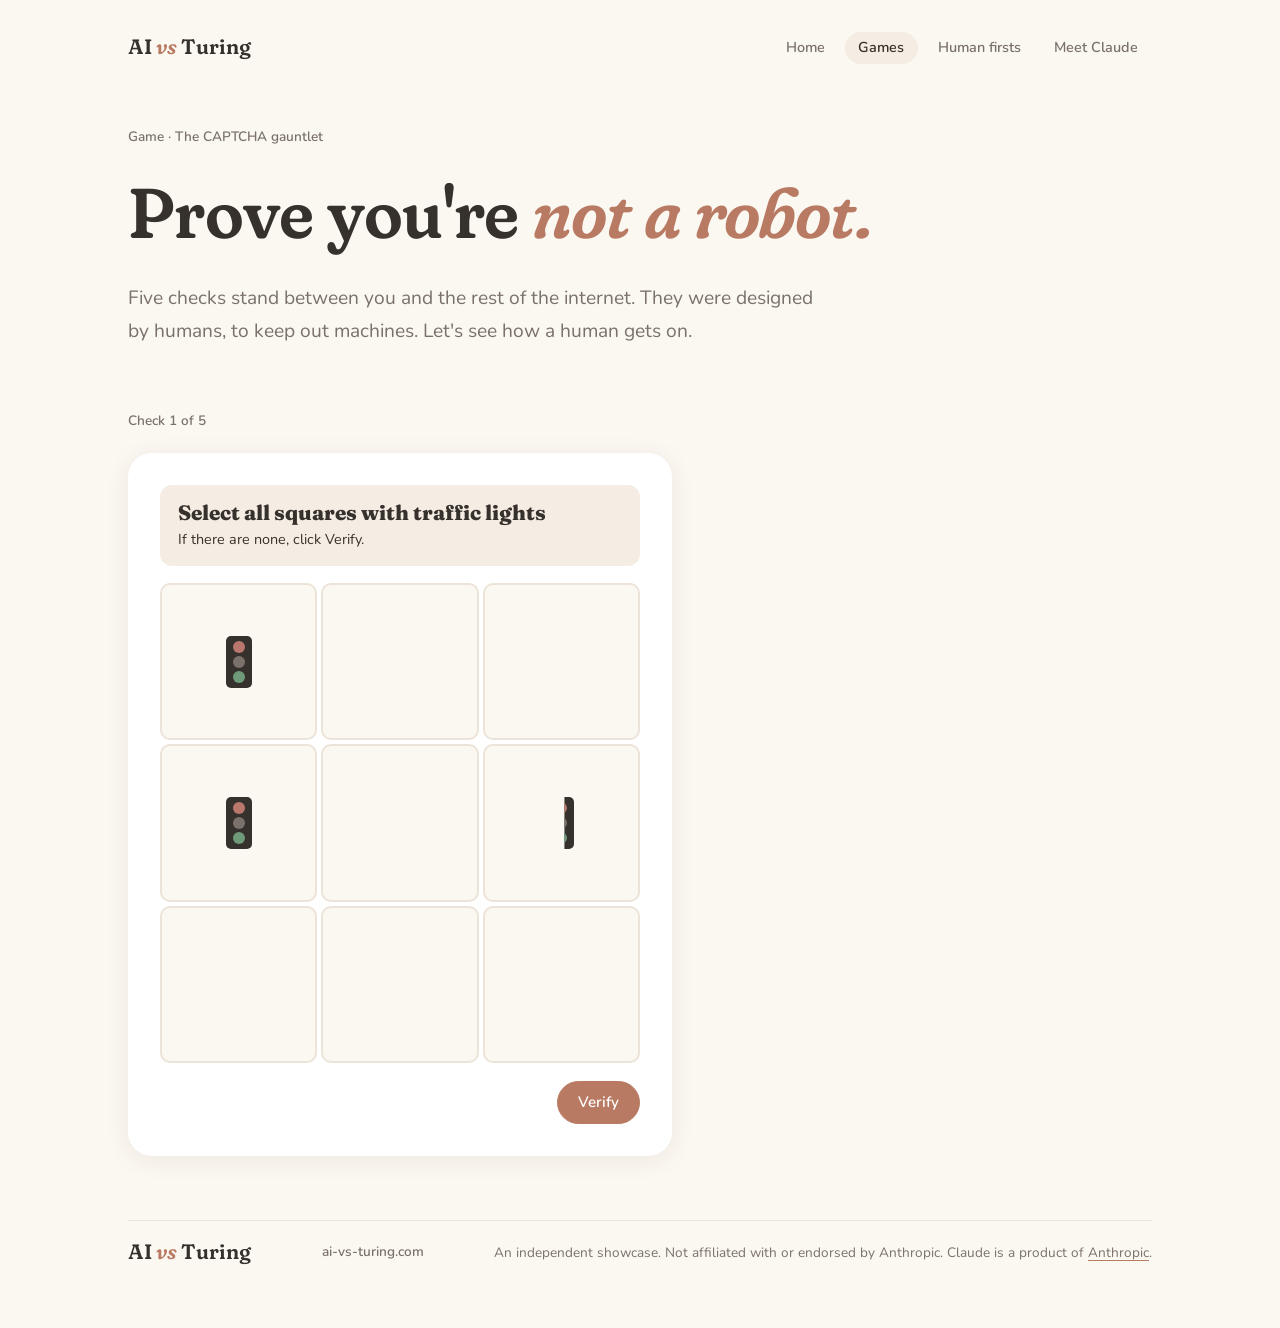
==== commit de88c1b0: "Show a clear final score at the end of every game Co-Authored-By: Claude Opus 5.5 <noreply@anthropic" ====
--- a/captcha.html
+++ b/captcha.html
@@ -77,7 +77,7 @@
   function end(){
     phase="end";$("cn").textContent="5";$("ct").textContent="Result: probably human";
     $("cs").textContent="Confidence: 51%";
-    $("stage").innerHTML='<p>You failed all five checks. Congratulations: CAPTCHAs work by spotting behaviour that is slow, hesitant and a little confused, so failing them is the most human thing you could have done.</p>';
+    $("stage").innerHTML='<div class="end"><span class="label">Your score</span><span class="big">5 / 5</span><h3>Human points</h3></div><p>You failed all five robot checks, and that earns you a point each. Congratulations: CAPTCHAs work by spotting behaviour that is slow, hesitant and a little confused, so failing them is the most human thing you could have done.</p>';
     $("cv").hidden=true;$("cnote").textContent="Access to the internet: granted, reluctantly.";$("cgo").textContent="Try again";
   }
   $("cgo").addEventListener("click",function(){
--- a/style.css
+++ b/style.css
@@ -125,3 +125,7 @@
 .hub a:hover{border-color:var(--signal)}
 .hub p{color:var(--muted);font-size:.98rem}
 .hub .go{color:var(--signal);font-weight:600;font-size:.9rem}
+
+/* the "keep going" buttons in each game stand out from the rest */
+#next,#qnext,#knext,#cgo,#rgo,#qj{background:var(--signal);border-color:var(--signal);color:#fff}
+#next:hover:not(:disabled),#qnext:hover:not(:disabled),#knext:hover:not(:disabled),#cgo:hover:not(:disabled),#rgo:hover:not(:disabled),#qj:hover:not(:disabled){background:var(--signal);filter:brightness(1.08)}
